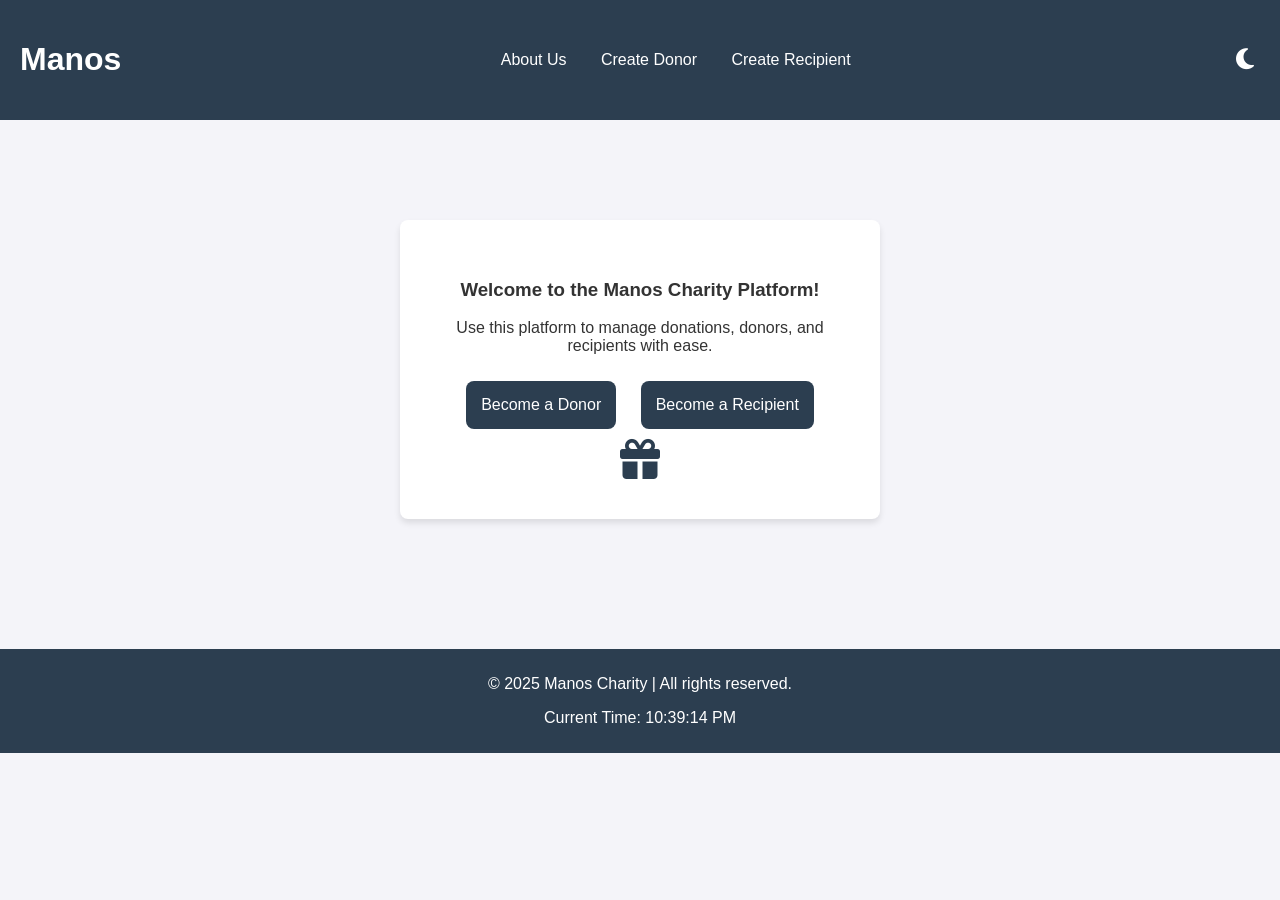
==== Manos/src/main/resources/templates/index.html @ 1980f8f9 "initial commit" ====
<!DOCTYPE html>
<html xmlns:th="http://www.thymeleaf.org">
<head>
    <meta charset="UTF-8">
    <meta name="viewport" content="width=device-width, initial-scale=1.0">
    <title>Welcome to Manos</title>
    
    <!-- FontAwesome for icons -->
    <link rel="stylesheet" href="https://cdnjs.cloudflare.com/ajax/libs/font-awesome/6.4.2/css/all.min.css">

    <style>
        /* Updated color theme */
        :root {
            --primary-color: #2C3E50; /* Dark blue */
            --secondary-color: #F39C12; /* Gold */
            --background-light: #f4f4f9;
            --background-dark: #1A1A2E;
            --text-light: #333;
            --text-dark: #fff;
            --text-dark-mode: #fafafa; /* Light text color for dark mode */
        }

        body {
            font-family: Arial, sans-serif;
            margin: 0;
            padding: 0;
            background-color: var(--background-light);
            transition: background-color 0.5s, color 0.5s;
            color: var(--text-light);
        }

        header {
            background-color: var(--primary-color);
            padding: 20px;
            color: white;
            text-align: center;
            display: flex;
            justify-content: space-between;
            align-items: center;
        }

        nav a {
            color: white;
            text-decoration: none;
            margin: 0 15px;
            transition: color 0.3s;
        }

        nav a:hover {
            color: var(--secondary-color);
        }

        .toggle-btn {
            background: none;
            border: none;
            color: white;
            font-size: 24px;
            cursor: pointer;
            transition: color 0.3s;
        }

        .toggle-btn:hover {
            color: var(--secondary-color);
        }

        .container {
            display: flex;
            justify-content: center;
            padding: 30px;
        }

        .card {
            background-color: white;
            padding: 40px;
            border-radius: 8px;
            box-shadow: 0px 4px 6px rgba(0, 0, 0, 0.1);
            max-width: 400px;
            text-align: center;
            margin-top: 70px;
            opacity: 0;
            transform: translateY(20px);
            transition: opacity 1.5s ease-out, transform 1.5s ease-out;
        }

        .button {
            background-color: var(--primary-color);
            color: white;
            padding: 10px 15px;
            border: none;
            border-radius: 5px;
            cursor: pointer;
            transition: background-color 0.3s, transform 0.2s;
            position: relative;
            overflow: hidden;
        }

        .button:active {
            transform: scale(0.95);
        }

        .dark-mode {
            background-color: var(--background-dark);
            color: var(--text-dark-mode);
        }

        footer {
            background-color: var(--primary-color);
            color: white;
            text-align: center;
            padding: 10px;
            margin-top: 100px;
        }

        /* Updated action button style */
        .action-btn {
            background-color: var(--primary-color);
            color: white;
            padding: 15px;
            border: none;
            border-radius: 8px;
            cursor: pointer;
            font-size: 16px;
            margin: 10px;
            transition: background-color 0.3s;
        }

        .action-btn:hover {
            background-color: var(--secondary-color);
        }

        /* Style for the gift icon */
        .gift-icon {
            font-size: 40px;
            color: var(--primary-color);
            transition: color 0.3s;
        }

        .gift-icon:hover {
            color: var(--secondary-color);
            cursor: pointer;
        }
    </style>
</head>
<body>

    <header>
        <h1>Manos</h1>
        <nav>
            <a th:href="@{/about}">About Us</a>
            <a th:href="@{/donors/create}">Create Donor</a>
            <a th:href="@{/recipients/create}">Create Recipient</a>
            
        </nav>
        <button id="darkModeToggle" class="toggle-btn">
            <i id="themeIcon" class="fas fa-moon"></i>
        </button>
    </header>

    <div class="container">
        <div id="welcomeCard" class="card">
            <h3>Welcome to the Manos Charity Platform!</h3>
            <p>Use this platform to manage donations, donors, and recipients with ease.</p>

            <div>
                <button class="action-btn" onclick="window.location.href='/donors/create'">Become a Donor</button>
                <button class="action-btn" onclick="window.location.href='/recipients/create'">Become a Recipient</button>
            </div>

            <!-- Gift Icon as a button -->
            <i class="gift-icon fas fa-gift" onclick="showMessage(event)"></i>
            <p id="greeting" style="color: var(--primary-color); margin-top: 10px; font-weight: bold; display: none;">Thank you for supporting Manos!</p>
        </div>
    </div>

    <footer>
        <p>&copy; 2025 Manos Charity | All rights reserved.</p>
        <p id="live-time">Current Time: --:--:--</p>
    </footer>

    <script>
        // Fade-in effect
        document.addEventListener("DOMContentLoaded", function () {
            let card = document.getElementById("welcomeCard");
            card.style.opacity = "1";
            card.style.transform = "translateY(0)";
        });

        // Show a greeting message
        function showMessage(event) {
            let message = document.getElementById("greeting");
            message.style.display = "block";
            message.style.opacity = "0";
            setTimeout(() => {
                message.style.opacity = "1";
                message.style.transition = "opacity 1s ease-in";
            }, 100);
        }

        // Dark mode toggle
        const darkModeToggle = document.getElementById("darkModeToggle");
        const themeIcon = document.getElementById("themeIcon");

        darkModeToggle.addEventListener("click", () => {
            document.body.classList.toggle("dark-mode");

            if (document.body.classList.contains("dark-mode")) {
                themeIcon.classList.replace("fa-moon", "fa-sun");
            } else {
                themeIcon.classList.replace("fa-sun", "fa-moon");
            }
        });

        // Live time update
        function updateTime() {
            let now = new Date();
            let timeString = now.toLocaleTimeString();
            document.getElementById("live-time").textContent = "Current Time: " + timeString;
        }
        setInterval(updateTime, 1000);
        updateTime();
    </script>

</body>
</html>
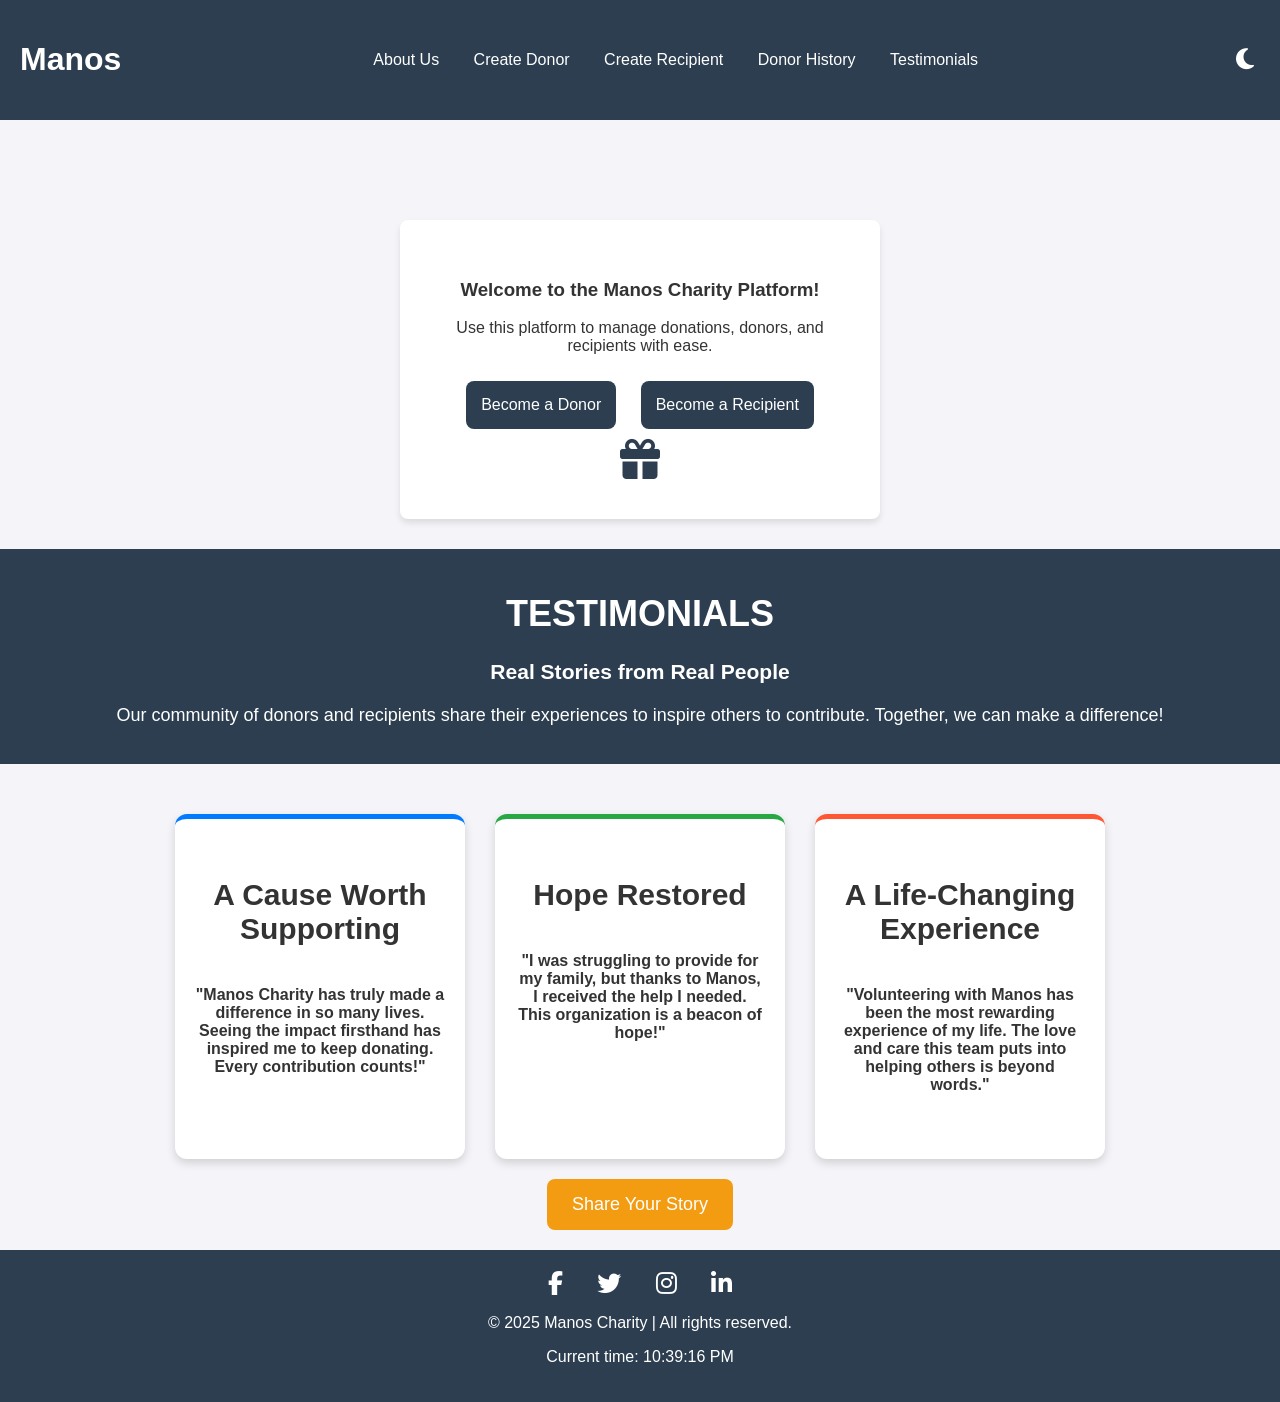
==== commit 7a81c64d: "updating manos" ====
--- a/Manos/src/main/resources/templates/index.html
+++ b/Manos/src/main/resources/templates/index.html
@@ -18,6 +18,8 @@
             --text-light: #333;
             --text-dark: #fff;
             --text-dark-mode: #fafafa; /* Light text color for dark mode */
+            --card-bg-light: white;
+            --card-bg-dark: #333;
         }
 
         body {
@@ -70,48 +72,20 @@
         }
 
         .card {
-            background-color: white;
+            background-color: var(--card-bg-light);
             padding: 40px;
             border-radius: 8px;
             box-shadow: 0px 4px 6px rgba(0, 0, 0, 0.1);
             max-width: 400px;
             text-align: center;
             margin-top: 70px;
-            opacity: 0;
-            transform: translateY(20px);
-            transition: opacity 1.5s ease-out, transform 1.5s ease-out;
-        }
-
-        .button {
-            background-color: var(--primary-color);
-            color: white;
-            padding: 10px 15px;
-            border: none;
-            border-radius: 5px;
-            cursor: pointer;
-            transition: background-color 0.3s, transform 0.2s;
-            position: relative;
-            overflow: hidden;
-        }
-
-        .button:active {
-            transform: scale(0.95);
-        }
-
-        .dark-mode {
-            background-color: var(--background-dark);
+        }
+
+        .dark-mode .card {
+            background-color: var(--card-bg-dark);
             color: var(--text-dark-mode);
         }
 
-        footer {
-            background-color: var(--primary-color);
-            color: white;
-            text-align: center;
-            padding: 10px;
-            margin-top: 100px;
-        }
-
-        /* Updated action button style */
         .action-btn {
             background-color: var(--primary-color);
             color: white;
@@ -128,7 +102,6 @@
             background-color: var(--secondary-color);
         }
 
-        /* Style for the gift icon */
         .gift-icon {
             font-size: 40px;
             color: var(--primary-color);
@@ -139,6 +112,103 @@
             color: var(--secondary-color);
             cursor: pointer;
         }
+
+        .testimonials {
+            padding: 40px;
+            background-color: var(--background-dark);
+            color: white;
+            text-align: center;
+        }
+
+        .testimonial-banner {
+            background-color: var(--primary-color);
+            padding: 20px;
+            color: white;
+            text-align: center;
+            font-size: 18px;
+            margin-bottom: 30px;
+        }
+
+        .testimonial-carousel {
+            padding: 40px;
+            background-color: var(--background-light);
+            text-align: center;
+        }
+
+        .carousel {
+            display: flex;
+            justify-content: space-around;
+            overflow: hidden;
+            position: relative;
+        }
+
+        .testimonial {
+            flex: 0 0 30%;
+            background-color: var(--primary-color);
+            color: white;
+            padding: 20px;
+            margin: 10px;
+            border-radius: 8px;
+            transition: transform 0.5s ease-in-out;
+        }
+
+        .testimonial p {
+            font-size: 18px;
+        }
+
+        .testimonial span {
+            font-size: 14px;
+            color: var(--secondary-color);
+        }
+
+        .achievements {
+            padding: 40px;
+            background-color: var(--background-light);
+            text-align: center;
+        }
+
+        footer {
+            background-color: var(--primary-color);
+            color: white;
+            padding: 20px;
+            text-align: center;
+        }
+
+        footer .social-link {
+            color: white;
+            text-decoration: none;
+            margin: 0 15px;
+            transition: color 0.3s;
+        }
+
+        footer .social-link:hover {
+            color: var(--secondary-color);
+        }
+
+        footer .social-icons {
+            margin-bottom: 10px;
+        }
+
+        footer .social-icons a {
+            font-size: 24px;
+        }
+
+        /* Share Your Story Button Styling */
+        #shareStoryBtn {
+            background-color: var(--secondary-color);
+            color: white;
+            padding: 15px 25px;
+            border: none;
+            border-radius: 8px;
+            font-size: 18px;
+            margin-top: 20px;
+            margin-bottom: 20px;
+            cursor: pointer;
+        }
+
+        #shareStoryBtn:hover {
+            background-color: var(--primary-color);
+        }
     </style>
 </head>
 <body>
@@ -146,10 +216,11 @@
     <header>
         <h1>Manos</h1>
         <nav>
-            <a th:href="@{/about}">About Us</a>
-            <a th:href="@{/donors/create}">Create Donor</a>
-            <a th:href="@{/recipients/create}">Create Recipient</a>
-            
+            <a href="/about">About Us</a>
+            <a href="/donors/create">Create Donor</a>
+            <a href="/recipients/create">Create Recipient</a>
+            <a href="/donors/12/donations">Donor History</a>
+            <a href="/testimonials">Testimonials</a>
         </nav>
         <button id="darkModeToggle" class="toggle-btn">
             <i id="themeIcon" class="fas fa-moon"></i>
@@ -159,65 +230,174 @@
     <div class="container">
         <div id="welcomeCard" class="card">
             <h3>Welcome to the Manos Charity Platform!</h3>
-            <p>Use this platform to manage donations, donors, and recipients with ease.</p>
+            <p id="welcomeText">Use this platform to manage donations, donors, and recipients with ease.</p>
 
             <div>
                 <button class="action-btn" onclick="window.location.href='/donors/create'">Become a Donor</button>
                 <button class="action-btn" onclick="window.location.href='/recipients/create'">Become a Recipient</button>
             </div>
 
-            <!-- Gift Icon as a button -->
             <i class="gift-icon fas fa-gift" onclick="showMessage(event)"></i>
             <p id="greeting" style="color: var(--primary-color); margin-top: 10px; font-weight: bold; display: none;">Thank you for supporting Manos!</p>
         </div>
     </div>
 
+    <!-- Testimonial Banner -->
+    <div class="testimonial-banner">
+        <h1>TESTIMONIALS</h1>
+        <h3>Real Stories from Real People</h3>
+        <p>Our community of donors and recipients share their experiences to inspire others to contribute. Together, we can make a difference!</p>
+    </div>
+
+    <!-- Testimonial Section with Carousel --
+    <section class="testimonial-carousel">
+        <h2>What People Are Saying</h2>
+
+        <div class="carousel">
+            <!-- Testimonials will be dynamically loaded here -->
+        </div>
+        <div style="display: flex; gap: 30px; margin-top: 50px; justify-content: center; align-items: center;">
+            <!-- Card 1 -->
+            <div style="width: 250px; height: 300px; padding: 20px; background: white; box-shadow: 0 4px 10px rgba(0,0,0,0.15); text-align: center; border-radius: 12px; border-top: 5px solid #007bff;">
+                <h4 style="font-size: 30px; font-weight: bold; color: #333;">A Cause Worth Supporting</h4>
+                <p  style="font-size: 16px; font-weight: bold; color: #333;">"Manos Charity has truly made a difference in so many lives. Seeing the impact firsthand has inspired me to keep donating. Every contribution counts!"</p>
+
+            </div>
+        
+            <!-- Card 2 -->
+            <div style="width: 250px; height: 300px; padding: 20px; background: white; box-shadow: 0 4px 10px rgba(0,0,0,0.15); text-align: center; border-radius: 12px; border-top: 5px solid #28a745;">
+                <h4 style="font-size: 30px; font-weight: bold; color: #333;">Hope Restored</h4>
+                <p  style="font-size: 16px; font-weight: bold; color: #333;">"I was struggling to provide for my family, but thanks to Manos, I received the help I needed. This organization is a beacon of hope!"</p>
+            </div>
+        
+            <!-- Card 3 -->
+            <div style="width: 250px; height: 300px; padding: 20px; background: white; box-shadow: 0 4px 10px rgba(0,0,0,0.15); text-align: center; border-radius: 12px; border-top: 5px solid #ff5733;">
+                <h4 style="font-size: 30px; font-weight: bold; color: #333;">A Life-Changing Experience</h4>
+                <p  style="font-size: 16px; font-weight: bold; color: #333;">"Volunteering with Manos has been the most rewarding experience of my life. The love and care this team puts into helping others is beyond words."</p>
+            </div>
+        </div>
+        
+    <!-- Share Your Story Button -->
+    <div style="text-align: center;">
+        <button id="shareStoryBtn">Share Your Story</button>
+    </div>
+
+    <!-- Testimonial Form -->
+    <div id="testimonialForm" style="display: none; text-align: center;">
+        <form id="testimonialFormElement">
+            <label for="title">Title:</label>
+            <input type="text" id="title" name="title" required>
+        
+            <label for="description">Description:</label>
+            <textarea id="description" name="description" required></textarea>
+        
+            <button type="button" onclick="submitTestimonial()">Submit Testimonial</button>
+        </form>
+    </div>
+
+    
+
     <footer>
+        <div class="social-icons">
+            <a href="#" class="social-link"><i class="fab fa-facebook-f"></i></a>
+            <a href="#" class="social-link"><i class="fab fa-twitter"></i></a>
+            <a href="#" class="social-link"><i class="fab fa-instagram"></i></a>
+            <a href="#" class="social-link"><i class="fab fa-linkedin-in"></i></a>
+        </div>
         <p>&copy; 2025 Manos Charity | All rights reserved.</p>
-        <p id="live-time">Current Time: --:--:--</p>
+        <p id="live-time">Current time: <span id="current-time"></span></p>
     </footer>
 
     <script>
-        // Fade-in effect
-        document.addEventListener("DOMContentLoaded", function () {
-            let card = document.getElementById("welcomeCard");
-            card.style.opacity = "1";
-            card.style.transform = "translateY(0)";
-        });
-
-        // Show a greeting message
-        function showMessage(event) {
-            let message = document.getElementById("greeting");
-            message.style.display = "block";
-            message.style.opacity = "0";
-            setTimeout(() => {
-                message.style.opacity = "1";
-                message.style.transition = "opacity 1s ease-in";
-            }, 100);
-        }
-
-        // Dark mode toggle
+        // Toggle Dark Mode
         const darkModeToggle = document.getElementById("darkModeToggle");
         const themeIcon = document.getElementById("themeIcon");
 
-        darkModeToggle.addEventListener("click", () => {
+        darkModeToggle.addEventListener("click", function() {
             document.body.classList.toggle("dark-mode");
-
             if (document.body.classList.contains("dark-mode")) {
-                themeIcon.classList.replace("fa-moon", "fa-sun");
+                themeIcon.classList.remove("fa-moon");
+                themeIcon.classList.add("fa-sun");
             } else {
-                themeIcon.classList.replace("fa-sun", "fa-moon");
+                themeIcon.classList.remove("fa-sun");
+                themeIcon.classList.add("fa-moon");
             }
         });
 
-        // Live time update
-        function updateTime() {
-            let now = new Date();
-            let timeString = now.toLocaleTimeString();
-            document.getElementById("live-time").textContent = "Current Time: " + timeString;
-        }
-        setInterval(updateTime, 1000);
-        updateTime();
+        // Show the 'Share Your Story' form
+        document.getElementById('shareStoryBtn').onclick = function() {
+            document.getElementById('testimonialForm').style.display = 'block';
+        };
+
+        // Handle submitting testimonial
+        function submitTestimonial() {
+            const title = document.getElementById("title").value;
+            const description = document.getElementById("description").value;
+
+            if (!title || !description) {
+                alert("Both title and description are required!");
+                return;
+            }
+
+            const testimonialData = {
+                title: title,
+                description: description
+            };
+
+            // Perform a POST request to the backend to submit the testimonial
+            fetch('/api/testimonials', {
+                method: 'POST',
+                headers: {
+                    'Content-Type': 'application/json',
+                },
+                body: JSON.stringify(testimonialData)
+            })
+            .then(response => {
+                if (response.ok) {
+                    alert("Testimonial submitted successfully!");
+                    // Optionally, close the form after submission
+                    document.getElementById("testimonialForm").style.display = "none";
+                    // Optionally, refresh testimonials or update the UI
+                    fetchTestimonials();
+                } else {
+                    alert("Failed to submit testimonial.");
+                }
+            })
+            .catch(error => {
+                console.error('Error:', error);
+                alert("An error occurred while submitting your testimonial.");
+            });
+        }
+
+        // Fetch testimonials (this could be used to refresh or update the testimonials on the page)
+        function fetchTestimonials() {
+            fetch('/api/testimonials')
+                .then(response => response.json())
+                .then(data => {
+                    const testimonialContainer = document.querySelector(".carousel");
+                    testimonialContainer.innerHTML = ''; // Clear existing testimonials
+
+                    data.forEach(testimonial => {
+                        const newTestimonial = document.createElement('div');
+                        newTestimonial.classList.add('testimonial');
+                        newTestimonial.innerHTML = `<p>"${testimonial.description}"</p><span>- ${testimonial.title}</span>`;
+                        testimonialContainer.appendChild(newTestimonial);
+                    });
+                })
+                .catch(error => console.error('Error fetching testimonials:', error));
+        }
+
+        // Show a message when the gift icon is clicked
+        function showMessage(event) {
+            const greeting = document.getElementById("greeting");
+            greeting.style.display = "block";
+        }
+
+        // Update the current time in the footer
+        setInterval(() => {
+            const currentTime = new Date().toLocaleTimeString();
+            document.getElementById("current-time").textContent = currentTime;
+        }, 1000);
     </script>
 
 </body>
